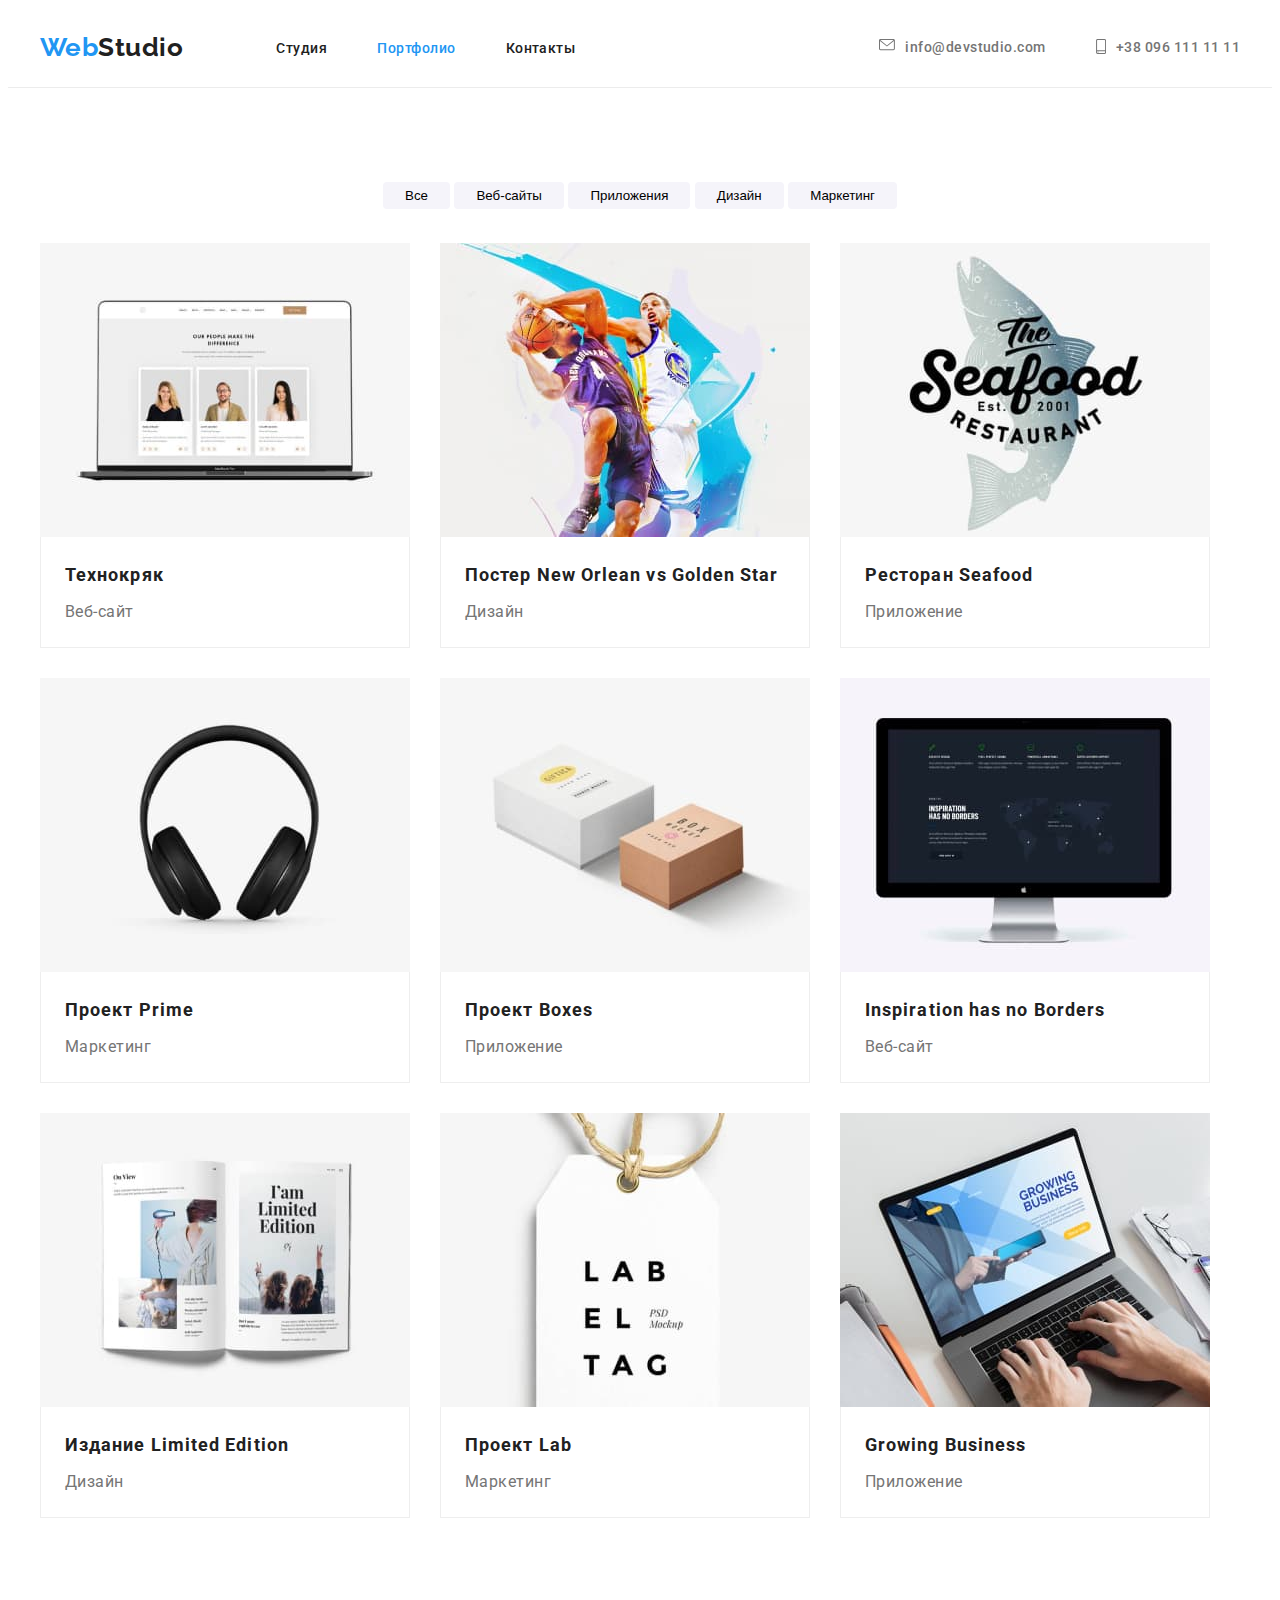
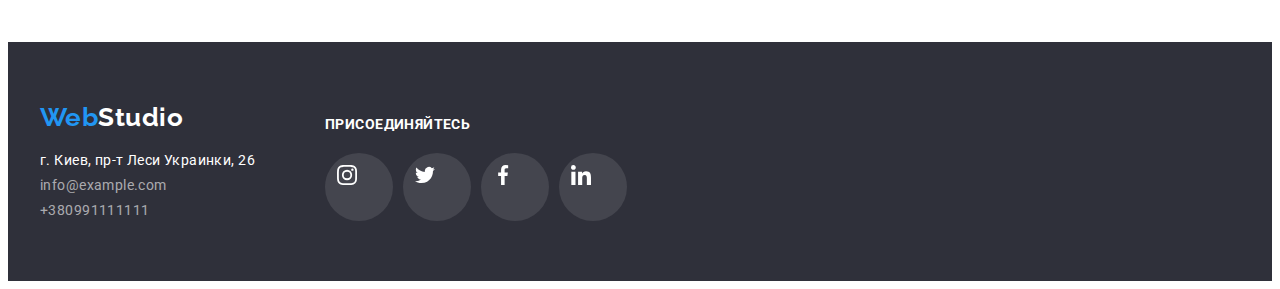
==== portfolio.html @ e6eb75d5 "Добвляет основые файлы" ====
<!DOCTYPE html>
<html lang="ru">
  <head>
    <meta charset="UTF-8" />
    <meta name="viewport" content="width=1600, initial-scale=1.0" />
    <link href="https://fonts.googleapis.com/css2?family=Raleway:wght@400;700;900&family=Roboto:ital,wght@0,400;0,500;0,900;1,700&display=swap" rel="stylesheet" />
    <link
      rel="stylesheet"
      href="https://cdnjs.cloudflare.com/ajax/libs/modern-normalize/1.0.0/modern-normalize.min.css"
      integrity="sha512-ISS7cAi1PEhQ8jnbJpJZMd29NlhNj4AWYyLOSp2CE/CsHxTCu+r+t0D2yoJudVrd0/8fTVPUVDzY5Tvli75u/g=="
      crossorigin="anonymous"
    />
    <link rel="stylesheet" href="./css/common-styles.css" />
    <link rel="stylesheet" href="./css/portfolio.css" />

    <title>Web Studio - Портфолио</title>
  </head>
  <body>
    <header class="page-header flexbox">
      <div class="container flexbox justify-center">
        <nav class="main-nav flexbox justify-center">
          <a href="./index.html" class="logo"><span class="accent">Web</span>Studio</a>
          <ul class="site-nav flexbox list">
            <li class="item"><a href="./" class="link">Студия</a></li>
            <li class="item"><a href="./portfolio.html" class="link current">Портфолио</a></li>
            <li class="item"><a href="./" class="link">Контакты</a></li>
          </ul>
        </nav>
        <ul class="header-contacts flexbox list">
          <li class="item">
            <a href="mailto:info@devstudio.com" class="link">
              <svg width="16px" height="12px">
                <use href="./images/sprite.svg#mail"></use>
              </svg>
              info@devstudio.com
            </a>
          </li>
          <li class="item">
            <a href="tel:+380961111111" class="link">
              <svg width="10px" height="15px">
                <use href="./images/sprite.svg#smartphone"></use>
              </svg>
              +38 096 111 11 11
            </a>
          </li>
        </ul>
      </div>
    </header>
    <div class="container our-examples">
      <!-- <h1>Наши работы</h1> -->
      <div class="btn-container">
        <button type="button" class="btn">Все</button>
        <button type="button" class="btn">Веб-сайты</button>
        <button type="button" class="btn">Приложения</button>
        <button type="button" class="btn">Дизайн</button>
        <button type="button" class="btn">Маркетинг</button>
      </div>
      <div class="grid-container">
        <ul class="card-grid flexbox list">
          <li class="grid-item">
            <div class="grid-item-container">
              <a href="">
                <img src="./images/techcrack.jpg" alt="Экран ноутбука" width="370" />
                <div class="list-container">
                  <h2 class="list-title">Технокряк</h2>
                  <p class="list-text">Веб-сайт</p>
                </div></a
              >
            </div>
          </li>
          <li class="grid-item">
            <div class="grid-item-container">
              <a href="">
                <img src="./images/new-orlean.jpg" alt="Баскетболисты" width="370" />
                <div class="list-container">
                  <h2 class="list-title">Постер New Orlean vs Golden Star</h2>
                  <p class="list-text">Дизайн</p>
                </div>
              </a>
            </div>
          </li>
          <li class="grid-item">
            <div class="grid-item-container">
              <a href="">
                <img src="./images/seafood.jpg" alt="Рыба" width="370" />
                <div class="list-container">
                  <h2 class="list-title">Ресторан Seafood</h2>
                  <p class="list-text">Приложение</p>
                </div>
              </a>
            </div>
          </li>
          <li class="grid-item">
            <div class="grid-item-container">
              <a href="">
                <img src="./images/project-prime.jpg" alt="Наушники" width="370" />
                <div class="list-container">
                  <h2 class="list-title">Проект Prime</h2>
                  <p class="list-text">Маркетинг</p>
                </div>
              </a>
            </div>
          </li>
          <li class="grid-item">
            <div class="grid-item-container">
              <a href="">
                <img src="./images/project-boxes.jpg" alt="Коробки" width="370" />
                <div class="list-container">
                  <h2 class="list-title">Проект Boxes</h2>
                  <p class="list-text">Приложение</p>
                </div>
              </a>
            </div>
          </li>
          <li class="grid-item">
            <div class="grid-item-container">
              <a href="">
                <img src="./images/inspiration.jpg" alt="Экран iMac" width="370" />
                <div class="list-container">
                  <h2 class="list-title">Inspiration has no Borders</h2>
                  <p class="list-text">Веб-сайт</p>
                </div>
              </a>
            </div>
          </li>
          <li class="grid-item">
            <div class="grid-item-container">
              <a href="">
                <img src="./images/limited-edition.jpg" alt="Книга" width="370" />
                <div class="list-container">
                  <h2 class="list-title">Издание Limited Edition</h2>
                  <p class="list-text">Дизайн</p>
                </div>
              </a>
            </div>
          </li>
          <li class="grid-item">
            <div class="grid-item-container">
              <a href="">
                <img src="./images/project-lab.jpg" alt="Lab el Tag" width="370" />
                <div class="list-container">
                  <h2 class="list-title">Проект Lab</h2>
                  <p class="list-text">Маркетинг</p>
                </div>
              </a>
            </div>
          </li>
          <li class="grid-item">
            <div class="grid-item-container">
              <a href="">
                <img src="./images/growing-business.jpg" alt="Ноутбук" width="370" />
                <div class="list-container">
                  <h2 class="list-title">Growing Business</h2>
                  <p class="list-text">Приложение</p>
                </div>
              </a>
            </div>
          </li>
        </ul>
      </div>
    </div>
    <footer class="footer">
      <div class="container flexbox">
        <div class="adress-container">
          <a href="./" class="footer-logo"><span class="accent">Web</span>Studio</a>
          <address class="address">
            <span class="adress-text">г. Киев, пр-т Леси Украинки, 26</span>
            <a href="mailto:info@example.com" class="address-item">info@example.com</a>
            <a href="tel:+380991111111" class="address-item">+380991111111</a>
          </address>
        </div>
        <div class="social-join-us">
          <h2>Присоединяйтесь</h2>
          <div class="join-us">
            <ul class="list flexbox social-links">
              <li class="list-link">
                <a class="join" href="">
                  <svg class="link-icon">
                    <use href="./images/sprite.svg#instagram"></use>
                  </svg>
                </a>
              </li>
              <li class="list-link">
                <a class="join" href=""
                  ><svg class="link-icon">
                    <use href="./images/sprite.svg#twitter"></use>
                  </svg>
                </a>
              </li>
              <li class="list-link">
                <a class="join" href=""
                  ><svg class="link-icon">
                    <use href="./images/sprite.svg#facebook"></use>
                  </svg>
                </a>
              </li>
              <li class="list-link">
                <a class="join" href=""
                  ><svg class="link-icon">
                    <use href="./images/sprite.svg#linkedin"></use>
                  </svg>
                </a>
              </li>
            </ul>
          </div>
        </div>
      </div>
    </footer>
  </body>
</html>
---- css/common-styles.css ----
/*
Основной цвет текста: #212121
Вторичный цвет текста: #757575
Основной акцент: #2196F3
Белый текст и основной фон: #FFFFFF
Цвет текста футера: rgba(255, 255, 255, 0.6);
Вторичный цвет фона: #2F303A
*/

:root {
  --primary-text-color: #212121;
  --secondary-text-color: #757575;
  --main-accent: #2196f3;
  --pure-white-color: #ffffff;
  --footer-text-color: rgba(255, 255, 255, 0.6);
  --secondary-bg-color: #2f303a;
}

h1,
h2,
h3,
p {
  margin: 0px;
  padding: 0px;
}

img {
  display: block;
}

.list {
  list-style: none;
  margin: 0px;
  padding: 0px;
}

.flexbox {
  display: flex;
}

.page-header {
  background-color: var(--pure-white-color);
  padding-top: 24px;
  padding-bottom: 25px;
  border-bottom: 1px solid #ececec;
}

.container {
  width: 1200px;
  padding: 0px 15px 0 15px;
  margin-top: 0px;
  margin-bottom: 0px;
  margin-right: auto;
  margin-left: auto;
  /*outline: 2px solid tomato;*/
}
.justify-center {
  align-items: center;
  justify-content: flex-end;
}
/* шапка странички*/
.main-nav {
  margin-right: auto;
}

.logo {
  text-decoration: none;
  color: var(--primary-text-color);
  font-family: Raleway, sans-serif;
  font-weight: 700;
  font-size: 26px;
  inline-size: 1.2;
}
.accent {
  color: var(--main-accent);
}
.site-nav {
  margin-left: 93px;
}
.site-nav .link {
  text-decoration: none;
  color: var(--primary-text-color);
  font-weight: 500;
  font-size: 14px;
  margin: 0px;
}
.main-nav .item:not(:last-child) {
  margin-right: 50px;
}
.site-nav .link:hover,
.site-nav .link:focus {
  color: var(--main-accent);
}

.site-nav .current {
  color: var(--main-accent);
}

.header-contacts .link {
  text-decoration: none;
  font-family: Roboto;
  font-weight: 500;
  font-size: 14px;
  color: var(--secondary-text-color);
}

.header-contacts .link:hover,
.header-contacts .link:focus {
  color: var(--main-accent);
  text-decoration: underline;
}

.header-contacts .item:not(:last-child) {
  margin-right: 50px;
}
.header-contacts a {
  display: flex;
  flex-direction: row;
}
.header-contacts svg {
  display: inline-block;
  margin-right: 10px;
  fill: #757575;
}

.header-contacts .link:hover svg,
.header-contacts .link:focus svg {
  fill: var(--main-accent);
}

/* футер */

.footer {
  font-weight: 400;
  font-style: normal;
  font-size: 14px;
  background-color: var(--secondary-bg-color);
  padding-top: 60px;
  padding-bottom: 60px;
}
.footer-logo {
  text-decoration: none;
  color: var(--pure-white-color);
  font-family: Raleway, sans-serif;
  font-weight: 700;
  font-size: 26px;
  inline-size: 1.2;
}
.address {
  font-weight: 400;
  font-style: normal;
  color: var(--pure-white-color);
  letter-spacing: 0.03em;
  margin-top: 20px;
}
.adress-text {
  display: block;
}
.address-item {
  display: block;
  text-decoration: none;
  font-family: Roboto;
  font-weight: 400;
  font-size: 14px;
  color: var(--footer-text-color);
  margin-top: 9px;
}

.address-item:hover,
.address-item:focus {
  color: var(--main-accent);
  text-decoration: underline;
}
.adress-container {
  display: flex;
  flex-direction: column;
  margin-right: 70px;
}

.social-links .link {
  display: block;
  width: 44px;
  height: 44px;
  padding: 12px;
  fill: #afb1b8;
}

.list-link {
  margin-right: 10px;
  flex-basis: calc((100% - 3 * 10px) / 4);
}

.list-link:last-child {
  margin-right: 0px;
}

.link-icon {
  display: block;
  width: 20px;
  height: 20px;
}

.join-us {
  padding-top: 20px;
}

.social-join-us h2 {
  font-weight: 700;
  font-size: 14px;
  line-height: 1.14;
  letter-spacing: 0.03em;
  text-transform: uppercase;
  color: var(--pure-white-color);
  margin-top: 15px;
}

.social-links .join {
  display: block;
  width: 44px;
  height: 44px;
  padding: 12px;
  fill: #ffffff;
}

.social-links .join {
  background-color: rgba(255, 255, 255, 0.1);
  border-radius: 50%;
}
.social-links .join:hover,
.social-links .join:focus {
  background-color: var(--main-accent);
  border-radius: 50%;
}
---- css/portfolio.css ----
body {
  font-family: Roboto;
  font-style: normal;
  font-weight: 400;
  letter-spacing: 0.03em;
}
.list-title {
  text-align: left;
  color: var(--primary-text-color);
  font-size: 18px;
  line-height: 2;
  letter-spacing: 0.06em;
}

.list-text {
  text-align: left;
  margin-top: 4px;
  color: var(--secondary-text-color);
  font-size: 16px;
  line-height: 1.87;
  letter-spacing: 0.03em;
}

.btn {
  padding: 6px 22px;
  border-style: none;
  background: #f5f4fa;
  border-radius: 4px;
  cursor: pointer;
}

.btn:hover,
.btn:focus {
  padding: 6px 22px;
  border-style: none;
  background: #2196f3;
  box-shadow: 0px 3px 1px rgba(0, 0, 0, 0.1), 0px 1px 2px rgba(0, 0, 0, 0.08), 0px 2px 2px rgba(0, 0, 0, 0.12);
  border-radius: 4px;
  color: var(--pure-white-color);
}

.our-examples {
  text-align: center;
  margin-top: 94px;
}

.grid-container {
  margin-top: 34px;
  margin-bottom: 94px;
}

.grid-item-container a {
  text-decoration: none;
}

.grid-item-container:hover,
.grid-item-container:focus {
  box-shadow: 0px 1px 1px rgba(0, 0, 0, 0.12), 0px 4px 4px rgba(0, 0, 0, 0.06), 1px 4px 6px rgba(0, 0, 0, 0.16);
}

.card-grid {
  flex-wrap: wrap;
  flex-direction: row;
  flex-basis: calc((100% - 8 * 30px) / 9);
}

.grid-item {
  padding-right: 30px;
  padding-bottom: 30px;
}
.grid-item:nth-child(3n) {
  padding-right: 0px;
}

.list-container {
  padding: 20px 24px;
  text-align: left;
  border: 1px solid #eeeeee;
  border-top: none;
}
.grid-item img {
  display: block;
}
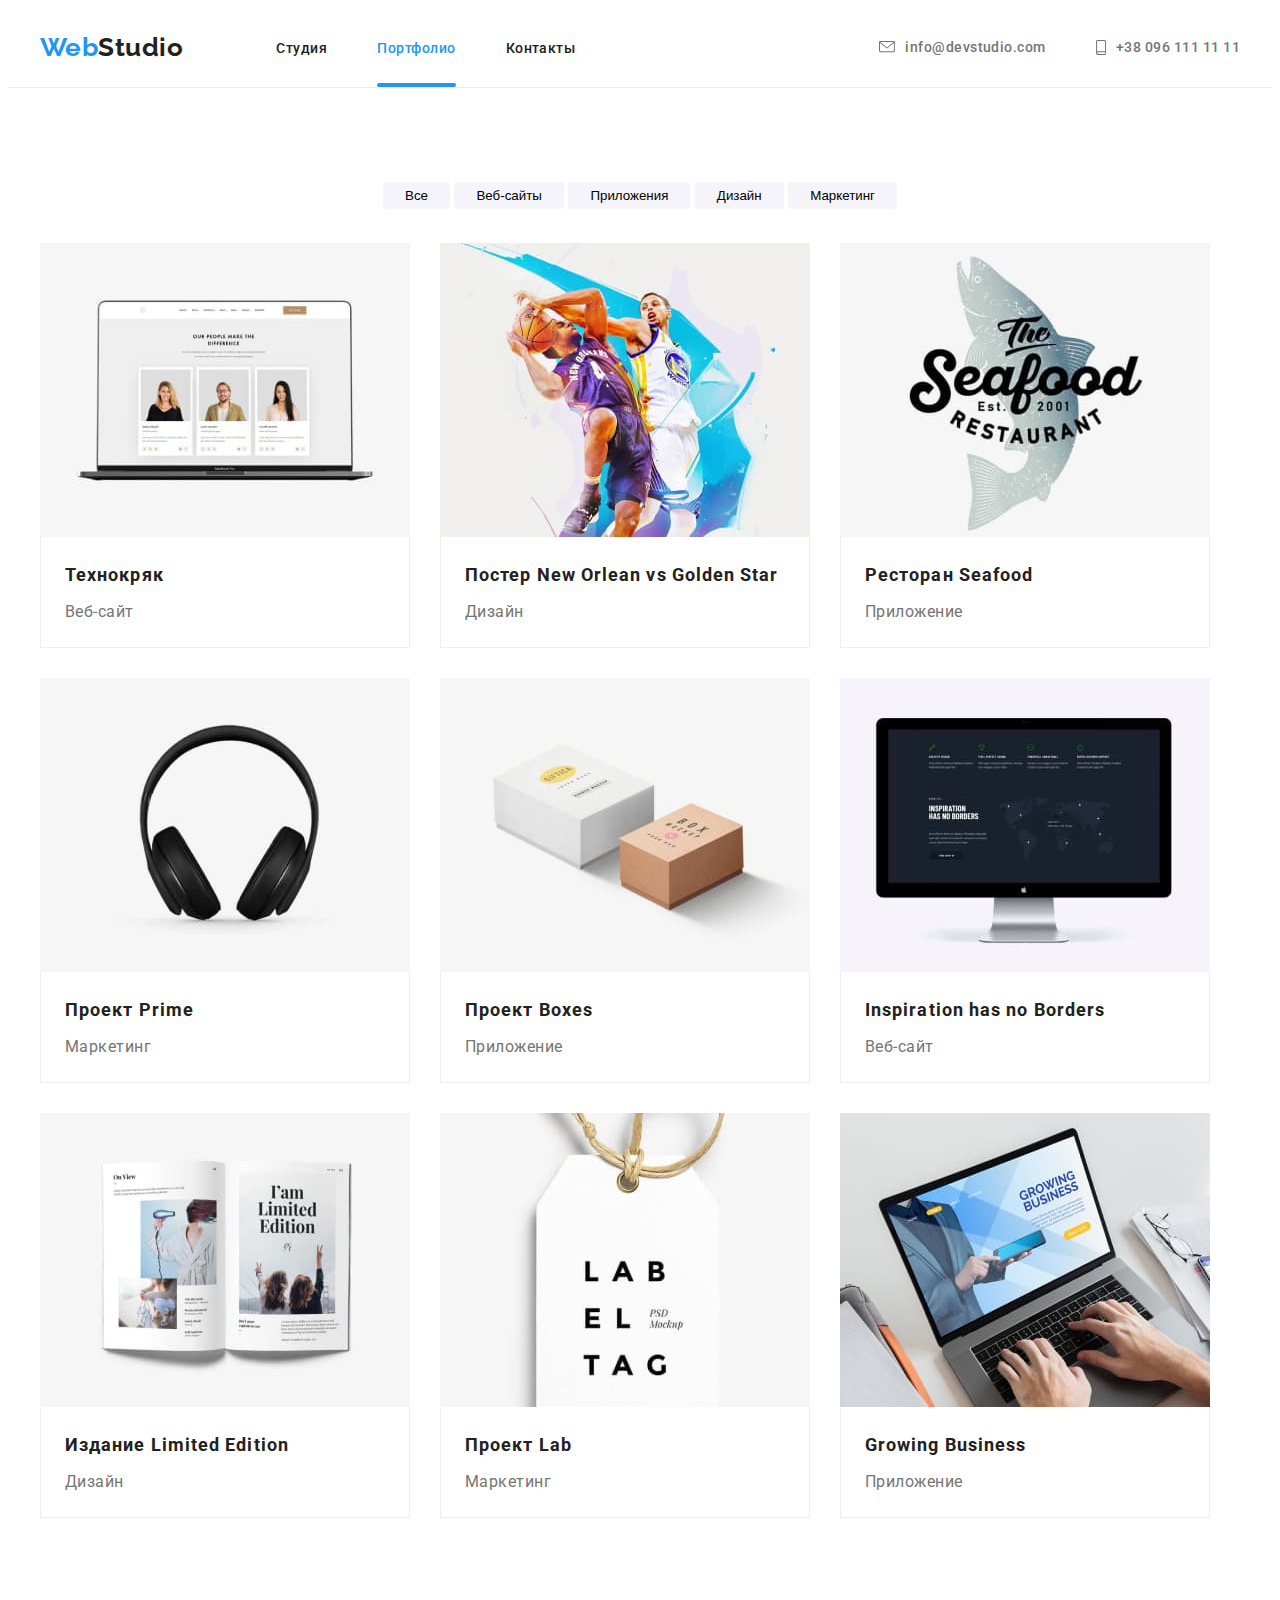
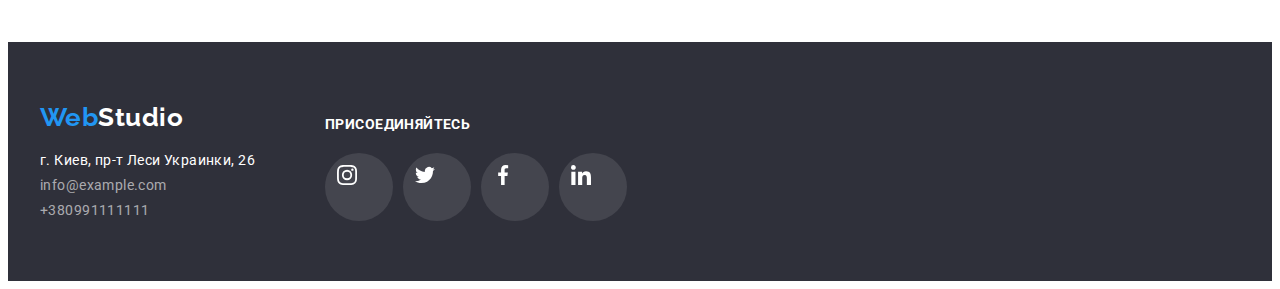
==== commit 01519d7c: "Добавлены переходи и анимация" ====
--- a/portfolio.html
+++ b/portfolio.html
@@ -61,11 +61,18 @@
             <div class="grid-item-container">
               <a href="">
                 <img src="./images/techcrack.jpg" alt="Экран ноутбука" width="370" />
+                <div class="img-overlay">
+                  <p>
+                    Технокряк это современная площадка распространения коронавируса. Компании используют эту платформу для цифрового шпионажа и атак на защищённые сервера
+                    конкурентов.
+                  </p>
+                </div>
                 <div class="list-container">
                   <h2 class="list-title">Технокряк</h2>
                   <p class="list-text">Веб-сайт</p>
-                </div></a
-              >
+                </div>
+                <div class="wrapper"></div
+              ></a>
             </div>
           </li>
           <li class="grid-item">
--- a/css/common-styles.css
+++ b/css/common-styles.css
@@ -83,6 +83,7 @@
   font-weight: 500;
   font-size: 14px;
   margin: 0px;
+  transition: all 250ms cubic-bezier(0.4, 0, 0.2, 1) 0s;
 }
 .main-nav .item:not(:last-child) {
   margin-right: 50px;
@@ -94,6 +95,18 @@
 
 .site-nav .current {
   color: var(--main-accent);
+  position: relative;
+}
+
+.site-nav .current:after {
+  content: '';
+  position: absolute;
+  background-color: #2196f3;
+  height: 4px;
+  width: 100%;
+  border-radius: 4px;
+  left: 0;
+  bottom: -31px;
 }
 
 .header-contacts .link {
@@ -116,11 +129,13 @@
 .header-contacts a {
   display: flex;
   flex-direction: row;
+  align-items: center;
 }
 .header-contacts svg {
   display: inline-block;
   margin-right: 10px;
   fill: #757575;
+  transition: all 250ms cubic-bezier(0.4, 0, 0.2, 1) 0s;
 }
 
 .header-contacts .link:hover svg,
@@ -183,6 +198,7 @@
   height: 44px;
   padding: 12px;
   fill: #afb1b8;
+  transition: all 250ms cubic-bezier(0.4, 0, 0.2, 1) 0s;
 }
 
 .list-link {
@@ -225,6 +241,8 @@
 .social-links .join {
   background-color: rgba(255, 255, 255, 0.1);
   border-radius: 50%;
+  transition: cubic-bezier(0.4, 0, 0.2, 1);
+  transition-duration: 250ms;
 }
 .social-links .join:hover,
 .social-links .join:focus {
--- a/css/portfolio.css
+++ b/css/portfolio.css
@@ -27,6 +27,7 @@
   background: #f5f4fa;
   border-radius: 4px;
   cursor: pointer;
+  transition: all 250ms cubic-bezier(0.4, 0, 0.2, 1) 0s;
 }
 
 .btn:hover,
@@ -77,7 +78,51 @@
   text-align: left;
   border: 1px solid #eeeeee;
   border-top: none;
+  position: relative;
+  z-index: 4;
 }
 .grid-item img {
   display: block;
 }
+.grid-item-container {
+  position: relative;
+  transition: all 250ms cubic-bezier(0.4, 0, 0.2, 1) 0ms;
+  overflow: hidden;
+  z-index: 5;
+}
+
+.grid-item-container .wrapper {
+  position: absolute;
+  bottom: 0px;
+  width: 370px;
+  height: 110px;
+  background-color: var(--pure-white-color);
+  z-index: 3;
+}
+
+.img-overlay {
+  display: flex;
+  padding: 63px 24px;
+  position: absolute;
+  background-color: rgba(33, 150, 243, 0.9);
+  width: 100%;
+  height: 294px;
+  top: 0;
+  left: 0;
+  text-align: left;
+  font-weight: 400;
+  font-size: 18px;
+  line-height: 1.56;
+  letter-spacing: 0.03em;
+  color: var(--pure-white-color);
+  transform: translateY(100%);
+  transition: transform 250ms cubic-bezier(0.4, 0, 0.2, 1) 0ms;
+
+  z-index: 1;
+}
+
+.grid-item-container:hover .img-overlay,
+.grid-item-container:focus .img-overlay {
+  transform: translateY(0);
+  transition-delay: 100ms;
+}
